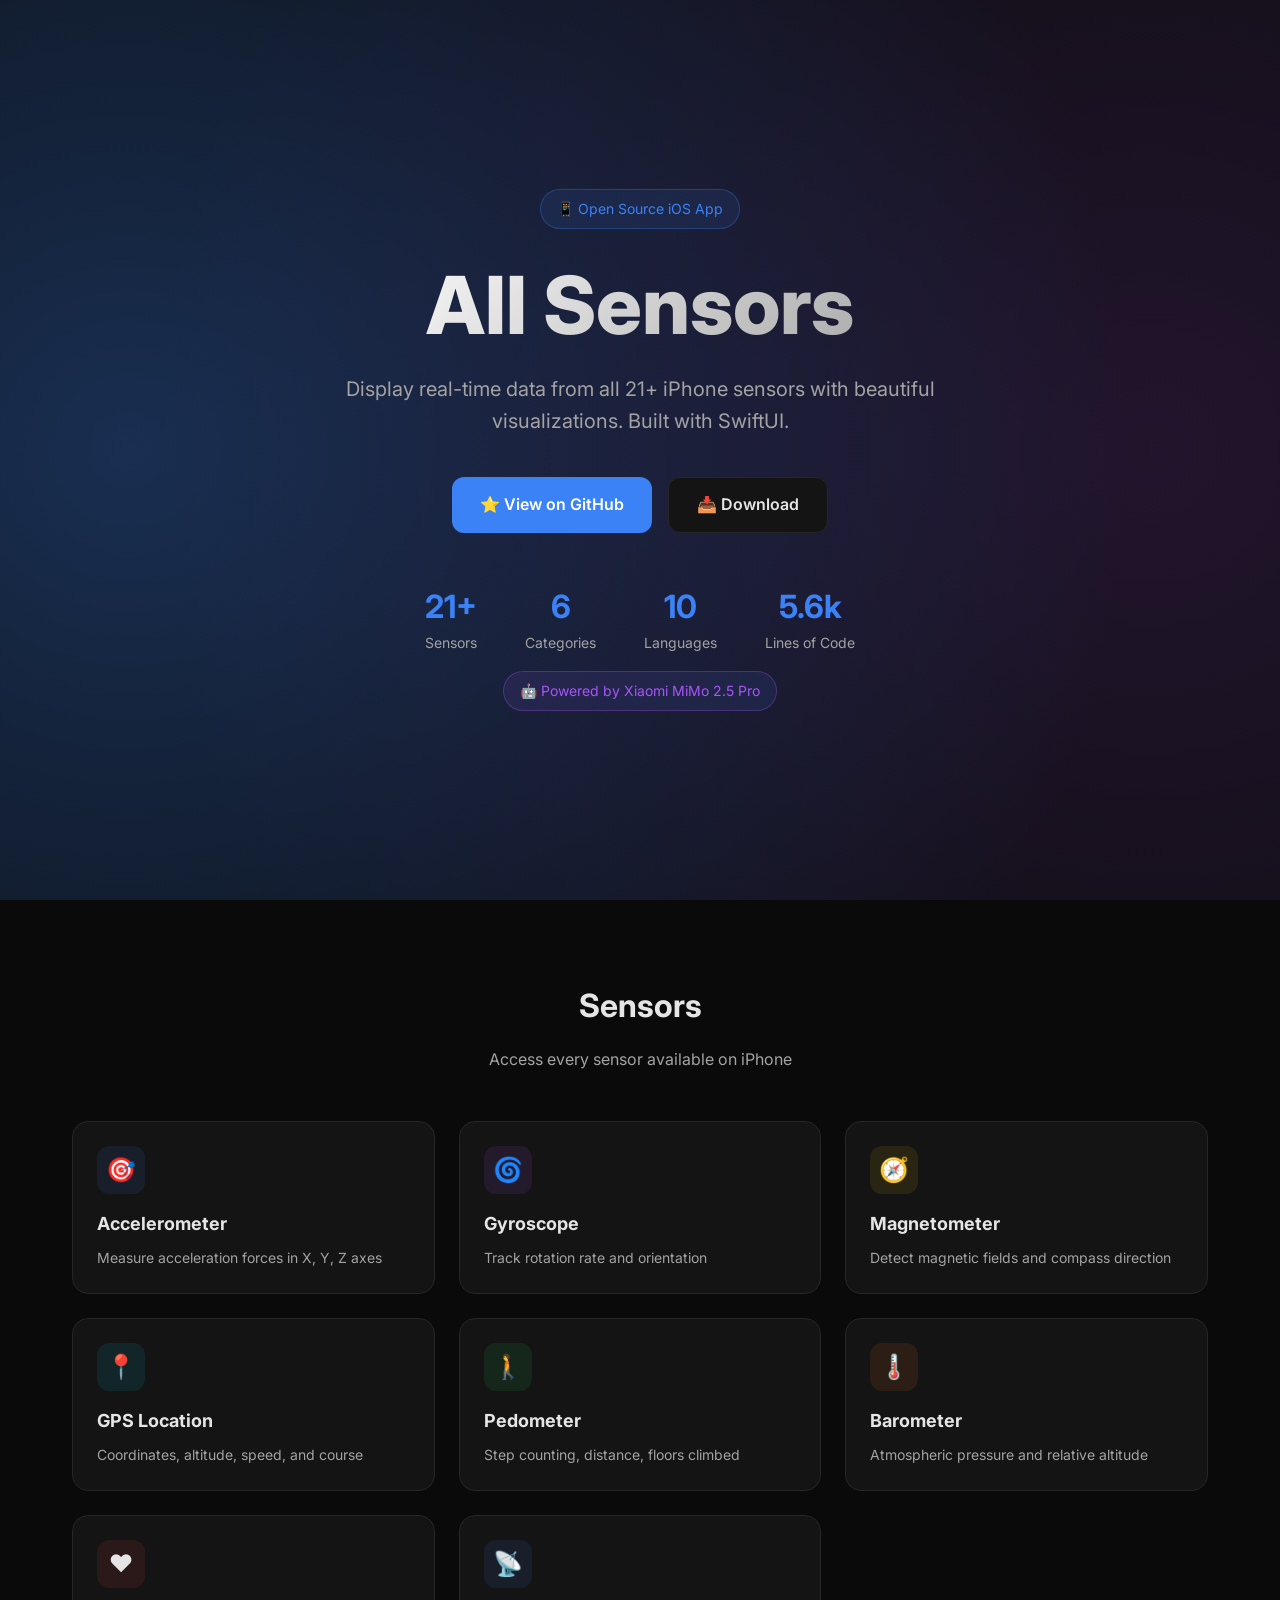
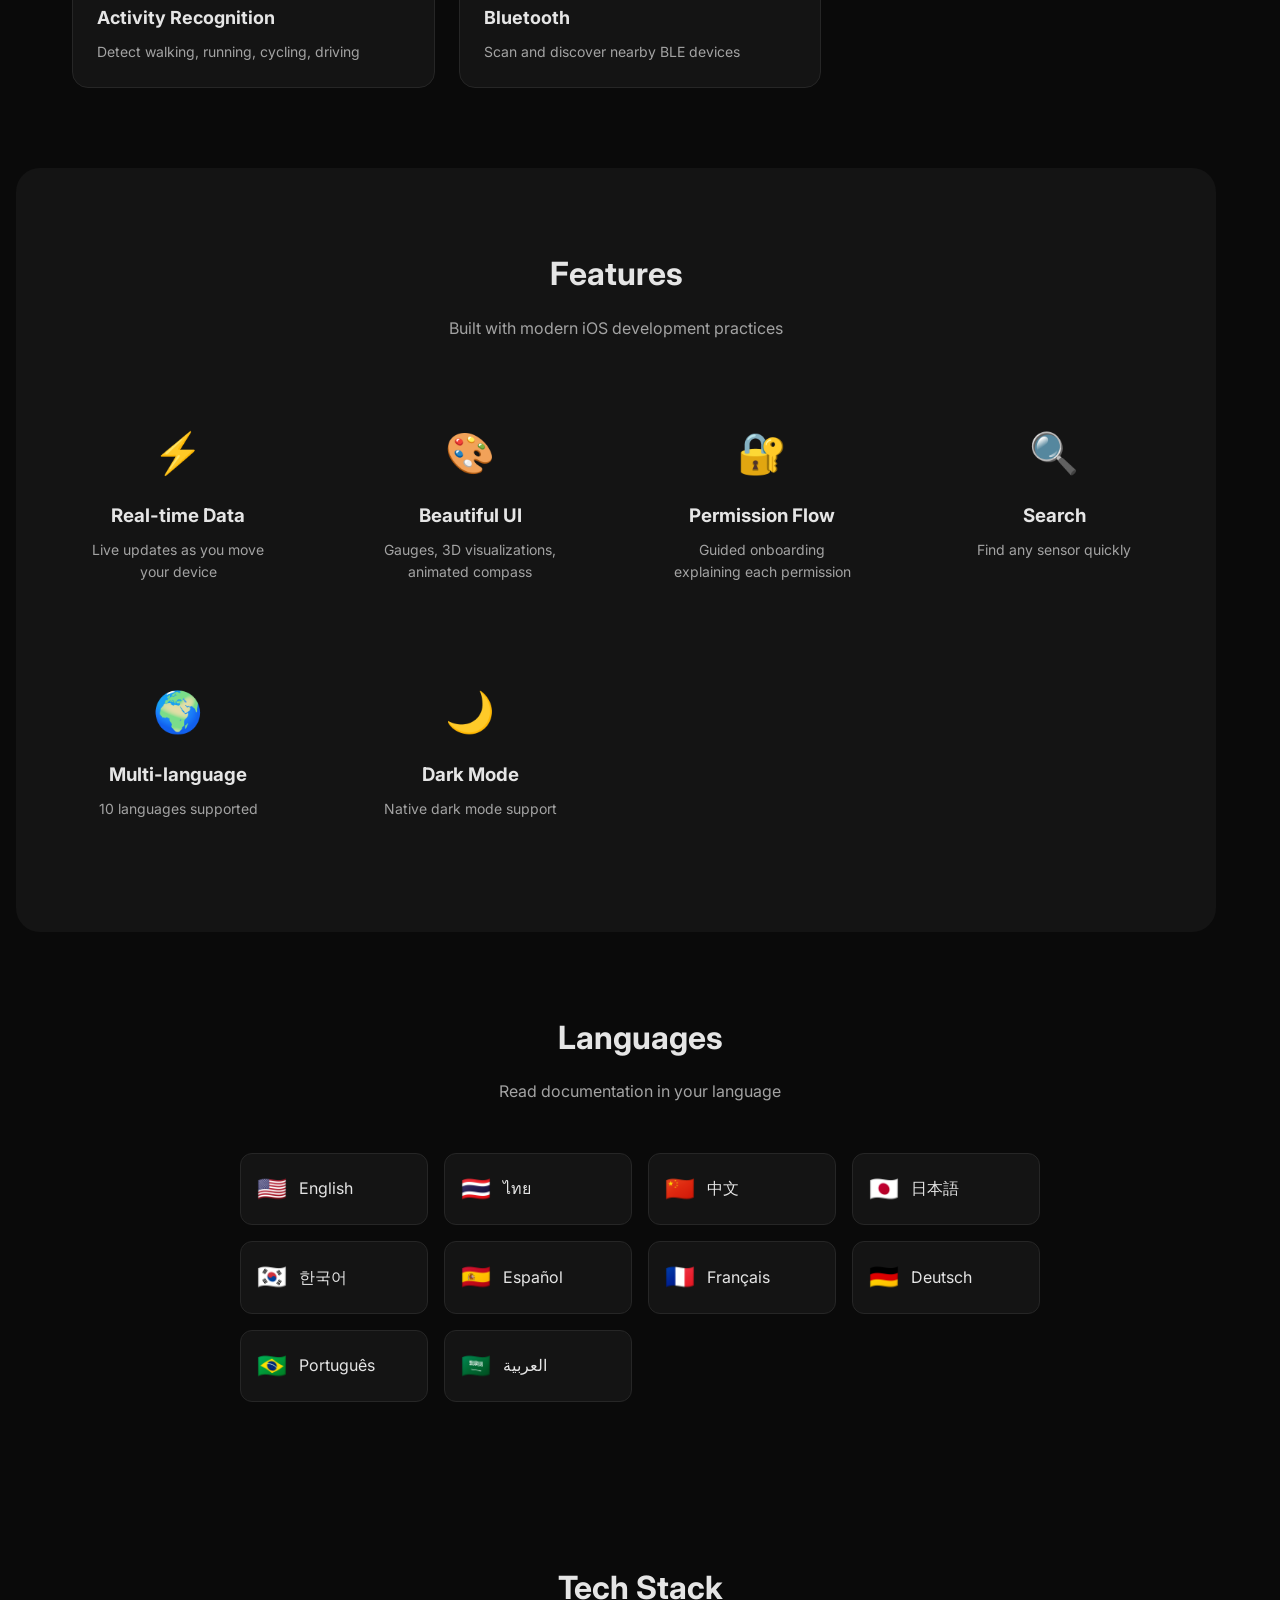
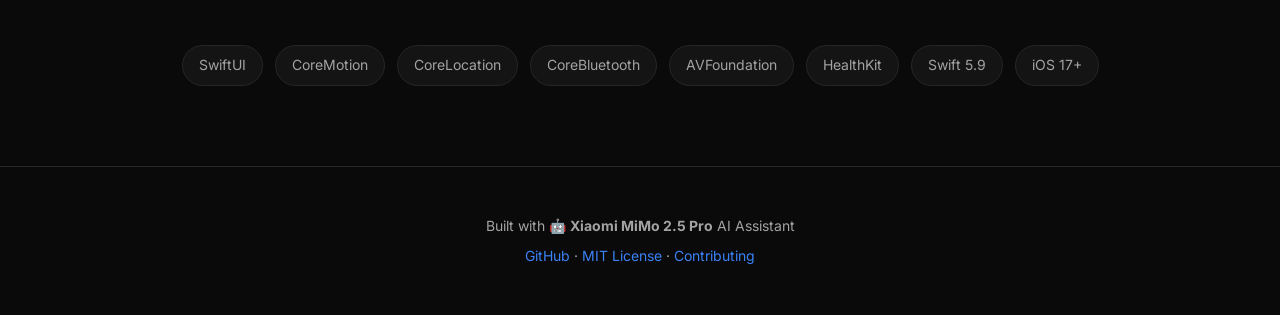
==== docs/index.html @ c0bbd671 "feat: Add multilingual READMEs (10 languages) and GitHub Pages Languages added: - Thai (README-th.md" ====
<!DOCTYPE html>
<html lang="en">
<head>
    <meta charset="UTF-8">
    <meta name="viewport" content="width=device-width, initial-scale=1.0">
    <title>All Sensors - iPhone Sensor Viewer</title>
    <meta name="description" content="Comprehensive iOS app displaying real-time data from all iPhone sensors. Built with SwiftUI and powered by Xiaomi MiMo 2.5 Pro.">
    <meta name="keywords" content="iPhone, sensors, iOS, SwiftUI, accelerometer, gyroscope, GPS, compass, CoreMotion, CoreLocation">
    <meta property="og:title" content="All Sensors - iPhone Sensor Viewer">
    <meta property="og:description" content="Display real-time data from all iPhone sensors with beautiful UI">
    <meta property="og:type" content="website">
    <link rel="preconnect" href="https://fonts.googleapis.com">
    <link href="https://fonts.googleapis.com/css2?family=Inter:wght@300;400;500;600;700;800&display=swap" rel="stylesheet">
    <style>
        :root {
            --bg: #0a0a0a;
            --card: #141414;
            --card-hover: #1a1a1a;
            --text: #e5e5e5;
            --text-secondary: #a3a3a3;
            --accent: #3b82f6;
            --accent-glow: rgba(59, 130, 246, 0.3);
            --green: #22c55e;
            --purple: #a855f7;
            --orange: #f97316;
            --cyan: #06b6d4;
            --red: #ef4444;
            --yellow: #eab308;
            --border: #262626;
        }

        * { margin: 0; padding: 0; box-sizing: border-box; }

        body {
            font-family: 'Inter', -apple-system, BlinkMacSystemFont, sans-serif;
            background: var(--bg);
            color: var(--text);
            line-height: 1.6;
            overflow-x: hidden;
        }

        .hero {
            min-height: 100vh;
            display: flex;
            flex-direction: column;
            align-items: center;
            justify-content: center;
            padding: 2rem;
            position: relative;
            overflow: hidden;
        }

        .hero::before {
            content: '';
            position: absolute;
            top: -50%;
            left: -50%;
            width: 200%;
            height: 200%;
            background: radial-gradient(circle at 30% 50%, var(--accent-glow) 0%, transparent 50%),
                        radial-gradient(circle at 70% 50%, rgba(168, 85, 247, 0.15) 0%, transparent 50%);
            animation: rotate 20s linear infinite;
        }

        @keyframes rotate {
            from { transform: rotate(0deg); }
            to { transform: rotate(360deg); }
        }

        .hero-content {
            position: relative;
            z-index: 1;
            text-align: center;
            max-width: 800px;
        }

        .badge {
            display: inline-block;
            padding: 0.5rem 1rem;
            background: rgba(59, 130, 246, 0.1);
            border: 1px solid rgba(59, 130, 246, 0.3);
            border-radius: 100px;
            font-size: 0.875rem;
            color: var(--accent);
            margin-bottom: 2rem;
        }

        h1 {
            font-size: clamp(2.5rem, 8vw, 5rem);
            font-weight: 800;
            line-height: 1.1;
            margin-bottom: 1.5rem;
            background: linear-gradient(135deg, #fff 0%, #a3a3a3 100%);
            -webkit-background-clip: text;
            -webkit-text-fill-color: transparent;
        }

        .subtitle {
            font-size: 1.25rem;
            color: var(--text-secondary);
            margin-bottom: 2.5rem;
            max-width: 600px;
            margin-left: auto;
            margin-right: auto;
        }

        .cta-group {
            display: flex;
            gap: 1rem;
            justify-content: center;
            flex-wrap: wrap;
            margin-bottom: 3rem;
        }

        .btn {
            display: inline-flex;
            align-items: center;
            gap: 0.5rem;
            padding: 0.875rem 1.75rem;
            border-radius: 12px;
            font-weight: 600;
            text-decoration: none;
            transition: all 0.2s;
            font-size: 1rem;
        }

        .btn-primary {
            background: var(--accent);
            color: white;
        }

        .btn-primary:hover {
            background: #2563eb;
            transform: translateY(-2px);
            box-shadow: 0 8px 30px var(--accent-glow);
        }

        .btn-secondary {
            background: var(--card);
            color: var(--text);
            border: 1px solid var(--border);
        }

        .btn-secondary:hover {
            background: var(--card-hover);
            transform: translateY(-2px);
        }

        .stats {
            display: flex;
            gap: 3rem;
            justify-content: center;
            flex-wrap: wrap;
        }

        .stat {
            text-align: center;
        }

        .stat-number {
            font-size: 2rem;
            font-weight: 700;
            color: var(--accent);
        }

        .stat-label {
            font-size: 0.875rem;
            color: var(--text-secondary);
        }

        .section {
            padding: 5rem 2rem;
            max-width: 1200px;
            margin: 0 auto;
        }

        .section-title {
            font-size: 2rem;
            font-weight: 700;
            text-align: center;
            margin-bottom: 1rem;
        }

        .section-subtitle {
            text-align: center;
            color: var(--text-secondary);
            margin-bottom: 3rem;
            max-width: 600px;
            margin-left: auto;
            margin-right: auto;
        }

        .sensor-grid {
            display: grid;
            grid-template-columns: repeat(auto-fit, minmax(280px, 1fr));
            gap: 1.5rem;
        }

        .sensor-card {
            background: var(--card);
            border: 1px solid var(--border);
            border-radius: 16px;
            padding: 1.5rem;
            transition: all 0.2s;
        }

        .sensor-card:hover {
            background: var(--card-hover);
            transform: translateY(-4px);
            border-color: var(--accent);
        }

        .sensor-icon {
            width: 48px;
            height: 48px;
            border-radius: 12px;
            display: flex;
            align-items: center;
            justify-content: center;
            font-size: 1.5rem;
            margin-bottom: 1rem;
        }

        .sensor-card h3 {
            font-size: 1.125rem;
            margin-bottom: 0.5rem;
        }

        .sensor-card p {
            font-size: 0.875rem;
            color: var(--text-secondary);
        }

        .feature-grid {
            display: grid;
            grid-template-columns: repeat(auto-fit, minmax(250px, 1fr));
            gap: 2rem;
            margin-top: 3rem;
        }

        .feature {
            text-align: center;
            padding: 2rem;
        }

        .feature-icon {
            font-size: 2.5rem;
            margin-bottom: 1rem;
        }

        .feature h3 {
            margin-bottom: 0.5rem;
        }

        .feature p {
            color: var(--text-secondary);
            font-size: 0.875rem;
        }

        .lang-grid {
            display: grid;
            grid-template-columns: repeat(auto-fit, minmax(150px, 1fr));
            gap: 1rem;
            max-width: 800px;
            margin: 0 auto;
        }

        .lang-btn {
            display: flex;
            align-items: center;
            gap: 0.75rem;
            padding: 1rem;
            background: var(--card);
            border: 1px solid var(--border);
            border-radius: 12px;
            color: var(--text);
            text-decoration: none;
            transition: all 0.2s;
        }

        .lang-btn:hover {
            background: var(--card-hover);
            border-color: var(--accent);
        }

        .lang-flag {
            font-size: 1.5rem;
        }

        .tech-stack {
            display: flex;
            flex-wrap: wrap;
            gap: 0.75rem;
            justify-content: center;
            margin-top: 2rem;
        }

        .tech-badge {
            padding: 0.5rem 1rem;
            background: var(--card);
            border: 1px solid var(--border);
            border-radius: 100px;
            font-size: 0.875rem;
            color: var(--text-secondary);
        }

        footer {
            text-align: center;
            padding: 3rem 2rem;
            border-top: 1px solid var(--border);
            color: var(--text-secondary);
            font-size: 0.875rem;
        }

        footer a {
            color: var(--accent);
            text-decoration: none;
        }

        .ai-badge {
            display: inline-flex;
            align-items: center;
            gap: 0.5rem;
            padding: 0.5rem 1rem;
            background: linear-gradient(135deg, rgba(168, 85, 247, 0.1), rgba(59, 130, 246, 0.1));
            border: 1px solid rgba(168, 85, 247, 0.3);
            border-radius: 100px;
            font-size: 0.875rem;
            color: var(--purple);
            margin-top: 1rem;
        }
    </style>
</head>
<body>
    <section class="hero">
        <div class="hero-content">
            <span class="badge">📱 Open Source iOS App</span>
            <h1>All Sensors</h1>
            <p class="subtitle">Display real-time data from all 21+ iPhone sensors with beautiful visualizations. Built with SwiftUI.</p>
            <div class="cta-group">
                <a href="https://github.com/anusoft/iphone-all-sensors" class="btn btn-primary">
                    ⭐ View on GitHub
                </a>
                <a href="https://github.com/anusoft/iphone-all-sensors/archive/refs/heads/main.zip" class="btn btn-secondary">
                    📥 Download
                </a>
            </div>
            <div class="stats">
                <div class="stat">
                    <div class="stat-number">21+</div>
                    <div class="stat-label">Sensors</div>
                </div>
                <div class="stat">
                    <div class="stat-number">6</div>
                    <div class="stat-label">Categories</div>
                </div>
                <div class="stat">
                    <div class="stat-number">10</div>
                    <div class="stat-label">Languages</div>
                </div>
                <div class="stat">
                    <div class="stat-number">5.6k</div>
                    <div class="stat-label">Lines of Code</div>
                </div>
            </div>
            <div class="ai-badge">
                🤖 Powered by Xiaomi MiMo 2.5 Pro
            </div>
        </div>
    </section>

    <section class="section">
        <h2 class="section-title">Sensors</h2>
        <p class="section-subtitle">Access every sensor available on iPhone</p>
        <div class="sensor-grid">
            <div class="sensor-card">
                <div class="sensor-icon" style="background: rgba(59, 130, 246, 0.1);">🎯</div>
                <h3>Accelerometer</h3>
                <p>Measure acceleration forces in X, Y, Z axes</p>
            </div>
            <div class="sensor-card">
                <div class="sensor-icon" style="background: rgba(168, 85, 247, 0.1);">🌀</div>
                <h3>Gyroscope</h3>
                <p>Track rotation rate and orientation</p>
            </div>
            <div class="sensor-card">
                <div class="sensor-icon" style="background: rgba(234, 179, 8, 0.1);">🧭</div>
                <h3>Magnetometer</h3>
                <p>Detect magnetic fields and compass direction</p>
            </div>
            <div class="sensor-card">
                <div class="sensor-icon" style="background: rgba(6, 182, 212, 0.1);">📍</div>
                <h3>GPS Location</h3>
                <p>Coordinates, altitude, speed, and course</p>
            </div>
            <div class="sensor-card">
                <div class="sensor-icon" style="background: rgba(34, 197, 94, 0.1);">🚶</div>
                <h3>Pedometer</h3>
                <p>Step counting, distance, floors climbed</p>
            </div>
            <div class="sensor-card">
                <div class="sensor-icon" style="background: rgba(249, 115, 22, 0.1);">🌡️</div>
                <h3>Barometer</h3>
                <p>Atmospheric pressure and relative altitude</p>
            </div>
            <div class="sensor-card">
                <div class="sensor-icon" style="background: rgba(239, 68, 68, 0.1);">❤️</div>
                <h3>Activity Recognition</h3>
                <p>Detect walking, running, cycling, driving</p>
            </div>
            <div class="sensor-card">
                <div class="sensor-icon" style="background: rgba(59, 130, 246, 0.1);">📡</div>
                <h3>Bluetooth</h3>
                <p>Scan and discover nearby BLE devices</p>
            </div>
        </div>
    </section>

    <section class="section" style="background: var(--card); border-radius: 24px; margin: 0 1rem;">
        <h2 class="section-title">Features</h2>
        <p class="section-subtitle">Built with modern iOS development practices</p>
        <div class="feature-grid">
            <div class="feature">
                <div class="feature-icon">⚡</div>
                <h3>Real-time Data</h3>
                <p>Live updates as you move your device</p>
            </div>
            <div class="feature">
                <div class="feature-icon">🎨</div>
                <h3>Beautiful UI</h3>
                <p>Gauges, 3D visualizations, animated compass</p>
            </div>
            <div class="feature">
                <div class="feature-icon">🔐</div>
                <h3>Permission Flow</h3>
                <p>Guided onboarding explaining each permission</p>
            </div>
            <div class="feature">
                <div class="feature-icon">🔍</div>
                <h3>Search</h3>
                <p>Find any sensor quickly</p>
            </div>
            <div class="feature">
                <div class="feature-icon">🌍</div>
                <h3>Multi-language</h3>
                <p>10 languages supported</p>
            </div>
            <div class="feature">
                <div class="feature-icon">🌙</div>
                <h3>Dark Mode</h3>
                <p>Native dark mode support</p>
            </div>
        </div>
    </section>

    <section class="section">
        <h2 class="section-title">Languages</h2>
        <p class="section-subtitle">Read documentation in your language</p>
        <div class="lang-grid">
            <a href="https://github.com/anusoft/iphone-all-sensors/blob/main/README.md" class="lang-btn">
                <span class="lang-flag">🇺🇸</span>
                <span>English</span>
            </a>
            <a href="https://github.com/anusoft/iphone-all-sensors/blob/main/README-th.md" class="lang-btn">
                <span class="lang-flag">🇹🇭</span>
                <span>ไทย</span>
            </a>
            <a href="https://github.com/anusoft/iphone-all-sensors/blob/main/README-zh.md" class="lang-btn">
                <span class="lang-flag">🇨🇳</span>
                <span>中文</span>
            </a>
            <a href="https://github.com/anusoft/iphone-all-sensors/blob/main/README-ja.md" class="lang-btn">
                <span class="lang-flag">🇯🇵</span>
                <span>日本語</span>
            </a>
            <a href="https://github.com/anusoft/iphone-all-sensors/blob/main/README-ko.md" class="lang-btn">
                <span class="lang-flag">🇰🇷</span>
                <span>한국어</span>
            </a>
            <a href="https://github.com/anusoft/iphone-all-sensors/blob/main/README-es.md" class="lang-btn">
                <span class="lang-flag">🇪🇸</span>
                <span>Español</span>
            </a>
            <a href="https://github.com/anusoft/iphone-all-sensors/blob/main/README-fr.md" class="lang-btn">
                <span class="lang-flag">🇫🇷</span>
                <span>Français</span>
            </a>
            <a href="https://github.com/anusoft/iphone-all-sensors/blob/main/README-de.md" class="lang-btn">
                <span class="lang-flag">🇩🇪</span>
                <span>Deutsch</span>
            </a>
            <a href="https://github.com/anusoft/iphone-all-sensors/blob/main/README-pt.md" class="lang-btn">
                <span class="lang-flag">🇧🇷</span>
                <span>Português</span>
            </a>
            <a href="https://github.com/anusoft/iphone-all-sensors/blob/main/README-ar.md" class="lang-btn">
                <span class="lang-flag">🇸🇦</span>
                <span>العربية</span>
            </a>
        </div>
    </section>

    <section class="section" style="text-align: center;">
        <h2 class="section-title">Tech Stack</h2>
        <div class="tech-stack">
            <span class="tech-badge">SwiftUI</span>
            <span class="tech-badge">CoreMotion</span>
            <span class="tech-badge">CoreLocation</span>
            <span class="tech-badge">CoreBluetooth</span>
            <span class="tech-badge">AVFoundation</span>
            <span class="tech-badge">HealthKit</span>
            <span class="tech-badge">Swift 5.9</span>
            <span class="tech-badge">iOS 17+</span>
        </div>
    </section>

    <footer>
        <p>Built with 🤖 <strong>Xiaomi MiMo 2.5 Pro</strong> AI Assistant</p>
        <p style="margin-top: 0.5rem;">
            <a href="https://github.com/anusoft/iphone-all-sensors">GitHub</a> · 
            <a href="https://github.com/anusoft/iphone-all-sensors/blob/main/LICENSE">MIT License</a> · 
            <a href="https://github.com/anusoft/iphone-all-sensors/blob/main/CONTRIBUTING.md">Contributing</a>
        </p>
    </footer>
</body>
</html>
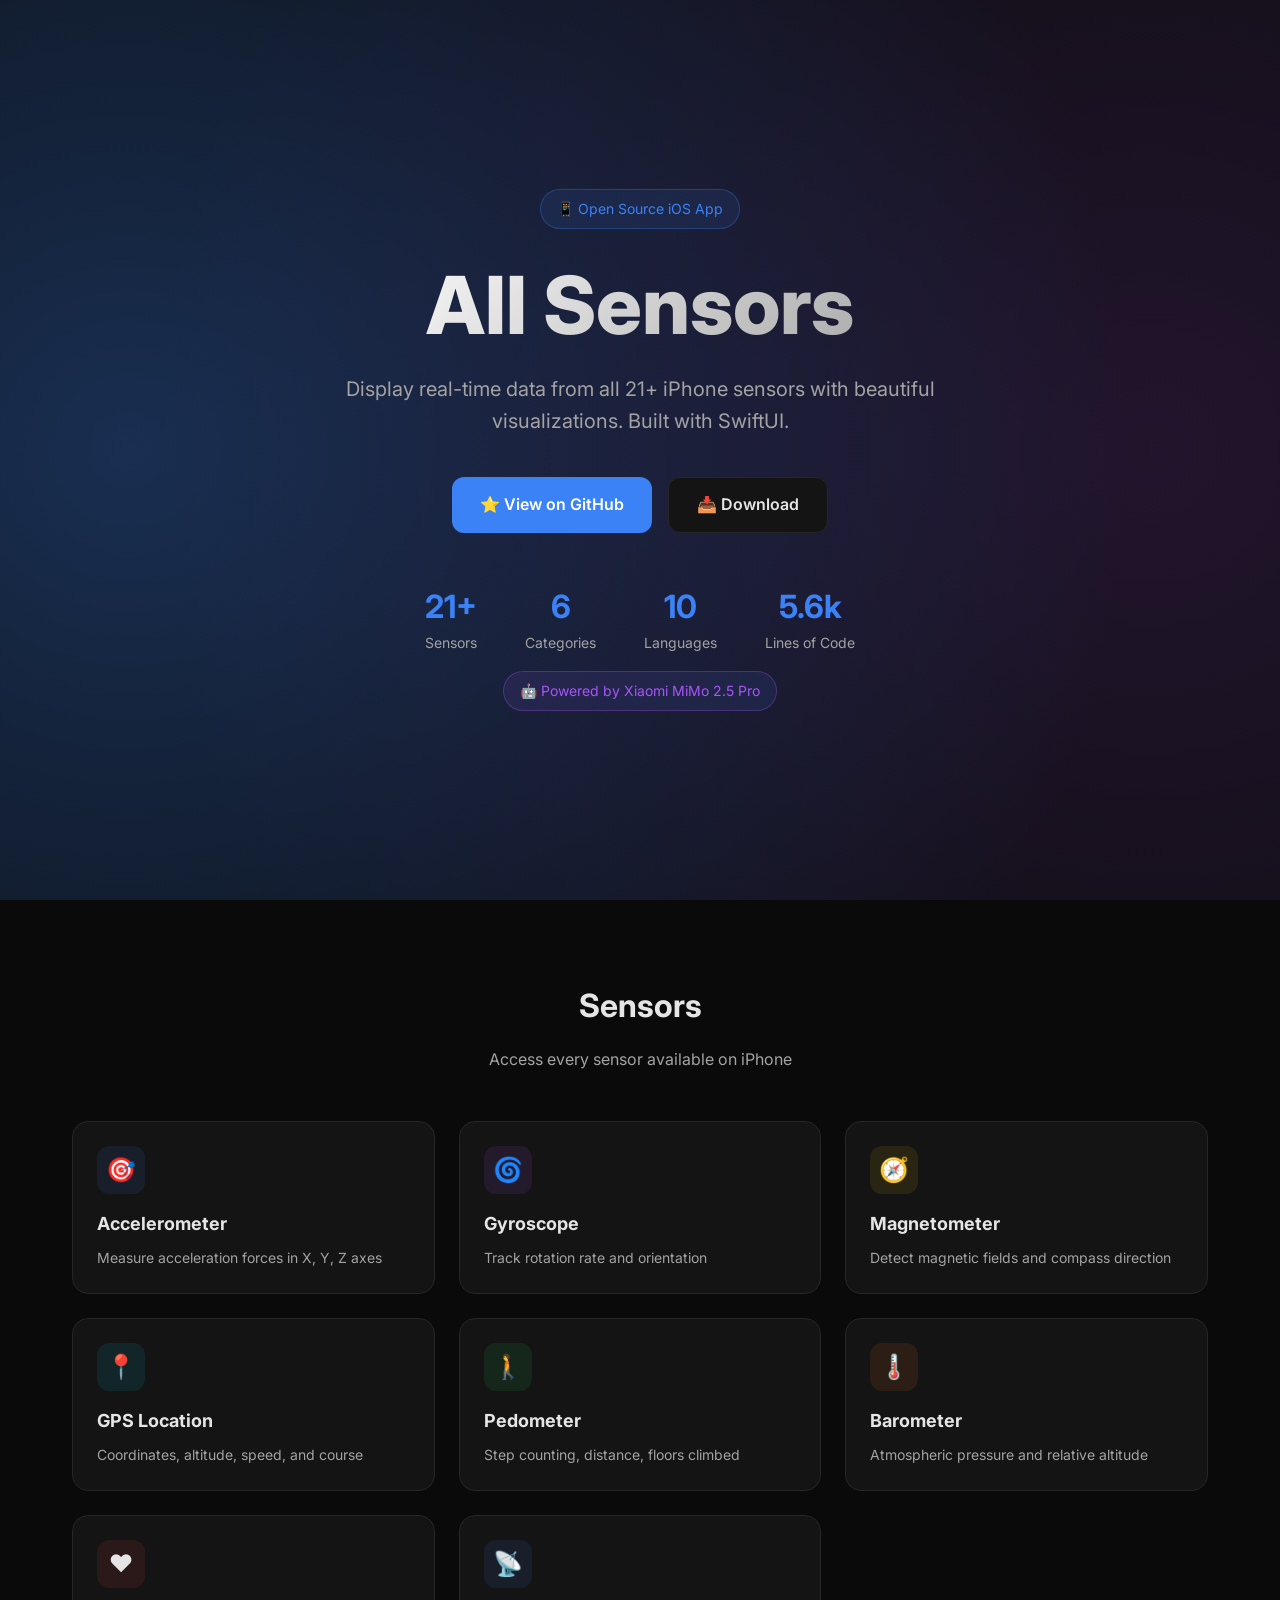
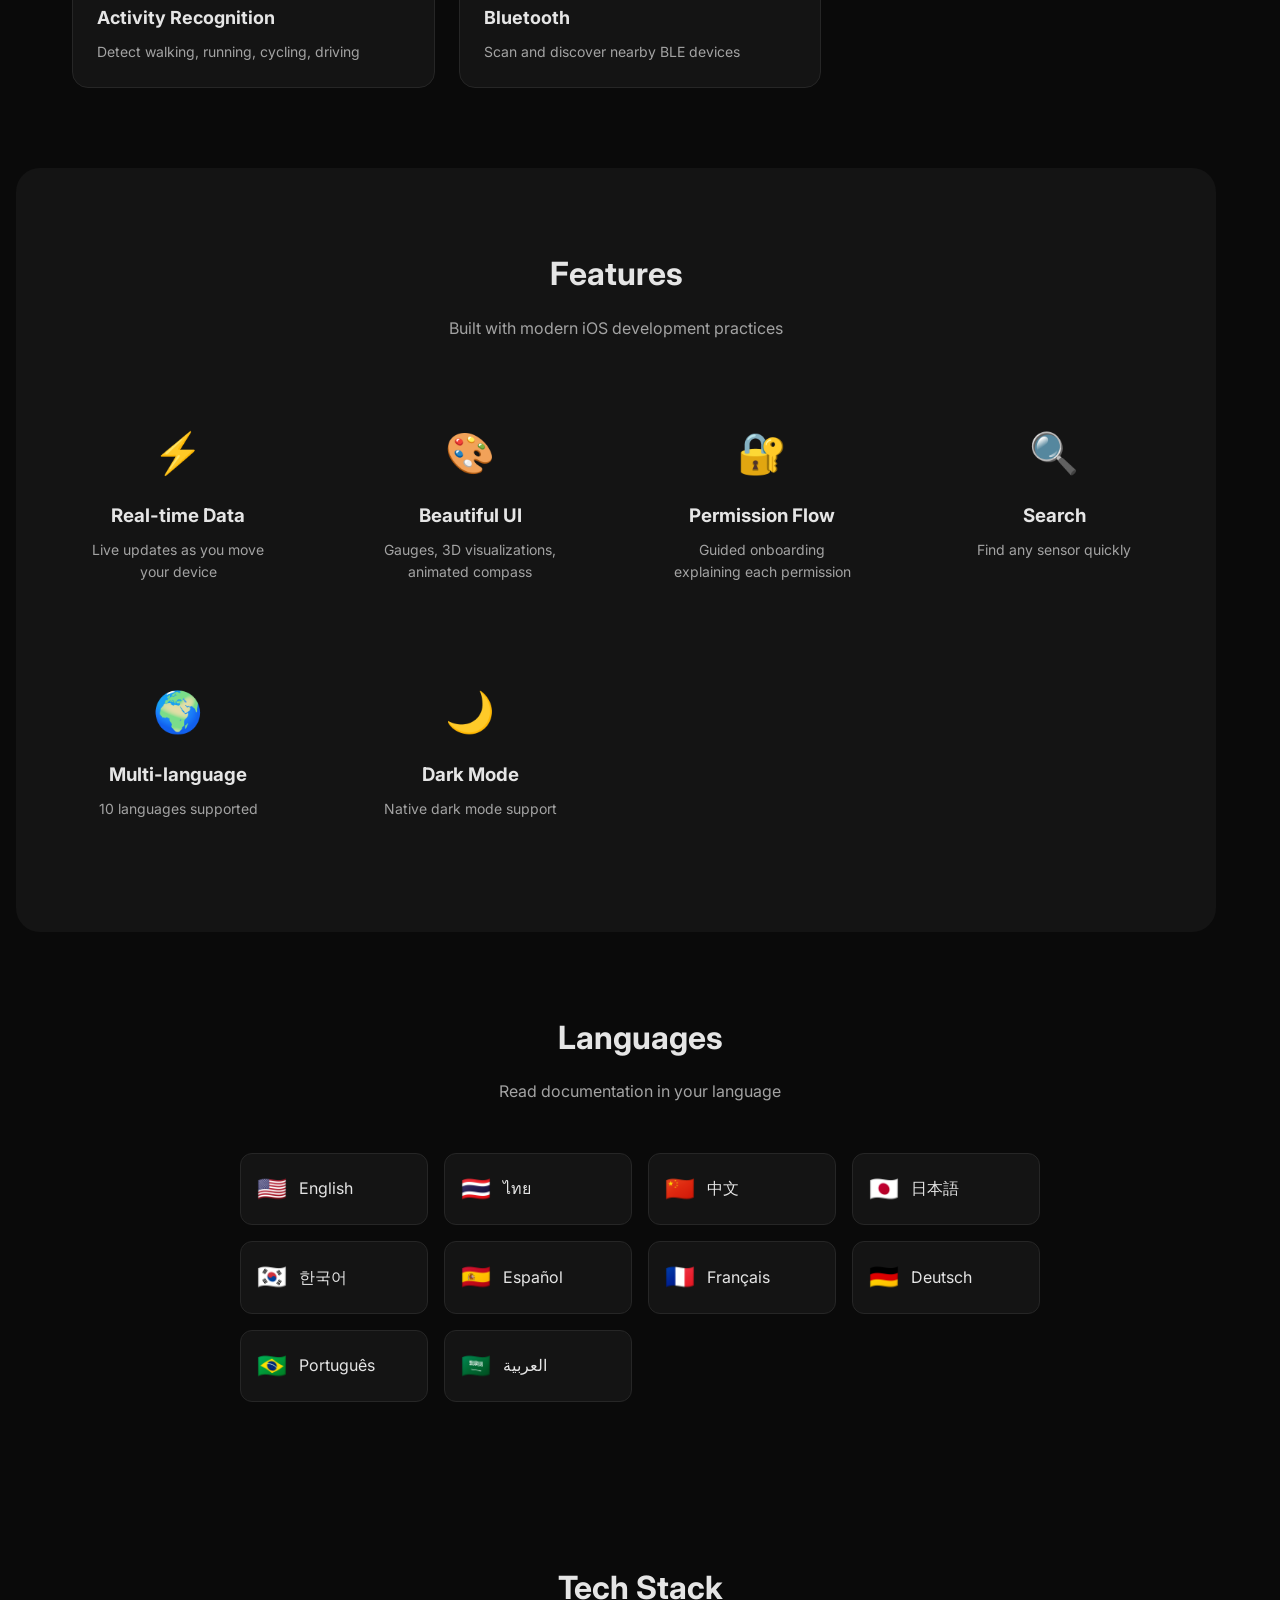
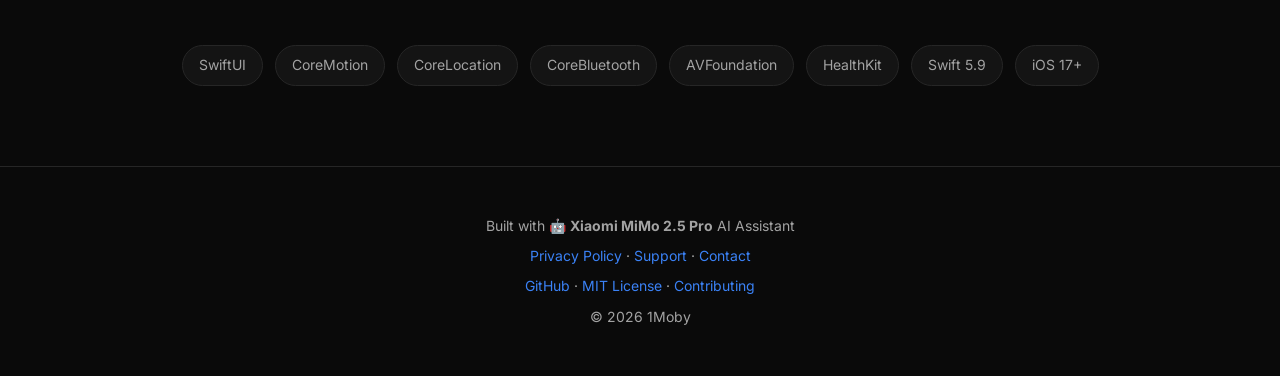
==== commit 059752df: "chore(appstore): App Store Connect API + fastlane scaffold, GitHub Pages privacy/support/marketing s" ====
--- a/docs/index.html
+++ b/docs/index.html
@@ -517,10 +517,16 @@
     <footer>
         <p>Built with 🤖 <strong>Xiaomi MiMo 2.5 Pro</strong> AI Assistant</p>
         <p style="margin-top: 0.5rem;">
-            <a href="https://github.com/anusoft/iphone-all-sensors">GitHub</a> · 
-            <a href="https://github.com/anusoft/iphone-all-sensors/blob/main/LICENSE">MIT License</a> · 
+            <a href="privacy.html">Privacy Policy</a> ·
+            <a href="support.html">Support</a> ·
+            <a href="mailto:anu@1moby.com">Contact</a>
+        </p>
+        <p style="margin-top: 0.5rem;">
+            <a href="https://github.com/anusoft/iphone-all-sensors">GitHub</a> ·
+            <a href="https://github.com/anusoft/iphone-all-sensors/blob/main/LICENSE">MIT License</a> ·
             <a href="https://github.com/anusoft/iphone-all-sensors/blob/main/CONTRIBUTING.md">Contributing</a>
         </p>
+        <p style="margin-top: 0.5rem; color: var(--text-secondary);">© 2026 1Moby</p>
     </footer>
 </body>
 </html>
